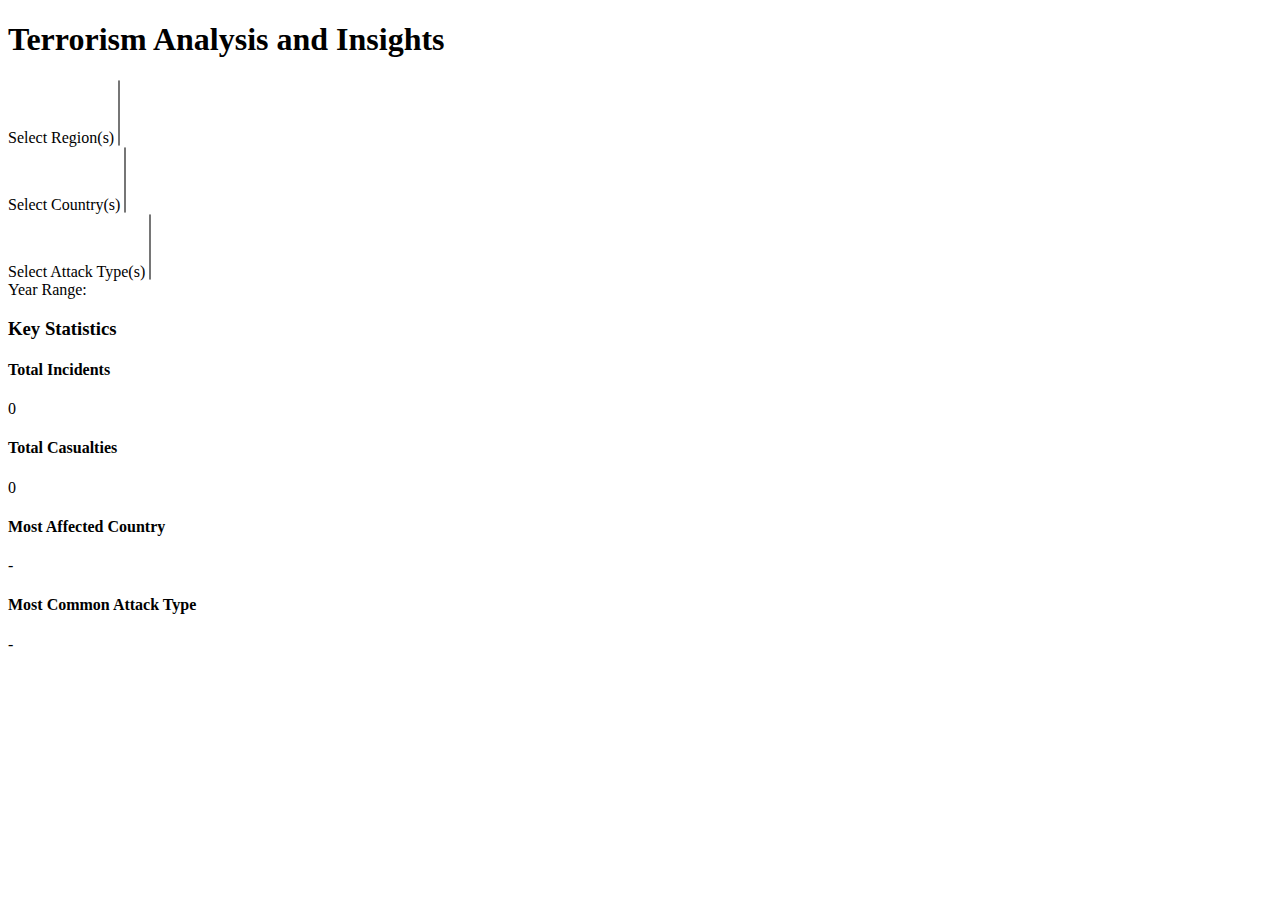
==== index.html @ 46893732 "Add files via upload" ====
<!DOCTYPE html>
<html lang="en">
<head>
    <meta charset="UTF-8">
    <meta name="viewport" content="width=device-width, initial-scale=1.0">
    <title>Terrorism Analysis and Insights</title>
    <!-- Plotly.js -->
    <script src="https://cdn.plot.ly/plotly-latest.min.js"></script>
    <!-- Mapbox GL JS -->
    <script src='https://api.mapbox.com/mapbox-gl-js/v2.9.1/mapbox-gl.js'></script>
    <link href='https://api.mapbox.com/mapbox-gl-js/v2.9.1/mapbox-gl.css' rel='stylesheet' />
    <!-- Custom CSS -->
    <link rel="stylesheet" href="styles.css">
</head>
<body>
    <div class="container">
        <h1>Terrorism Analysis and Insights</h1>
        
        <div class="filters-section">
            <div class="filter-group">
                <label for="region-select">Select Region(s)</label>
                <select id="region-select" multiple>
                    <!-- Populated by JavaScript -->
                </select>
            </div>
            
            <div class="filter-group">
                <label for="country-select">Select Country(s)</label>
                <select id="country-select" multiple>
                    <!-- Populated by JavaScript -->
                </select>
            </div>
            
            <div class="filter-group">
                <label for="attack-type-select">Select Attack Type(s)</label>
                <select id="attack-type-select" multiple>
                    <!-- Populated by JavaScript -->
                </select>
            </div>
        </div>

        <div class="year-filter">
            <label for="year-range">Year Range:</label>
            <div id="year-slider"></div>
            <span id="year-range-display"></span>
        </div>

        <div id="loading-spinner" class="loader" style="display: none;"></div>
        
        <div id="map-container"></div>
        
        <div class="statistics-container">
            <h3>Key Statistics</h3>
            <div class="stats-grid">
                <div class="stat-box">
                    <h4>Total Incidents</h4>
                    <p id="total-incidents">0</p>
                </div>
                <div class="stat-box">
                    <h4>Total Casualties</h4>
                    <p id="total-casualties">0</p>
                </div>
                <div class="stat-box">
                    <h4>Most Affected Country</h4>
                    <p id="most-affected-country">-</p>
                </div>
                <div class="stat-box">
                    <h4>Most Common Attack Type</h4>
                    <p id="most-common-attack">-</p>
                </div>
            </div>
        </div>
    </div>

    <!-- Custom JavaScript -->
    <script src="config.js"></script>
    <script src="data.js"></script>
    <script src="app.js"></script>
</body>
</html>
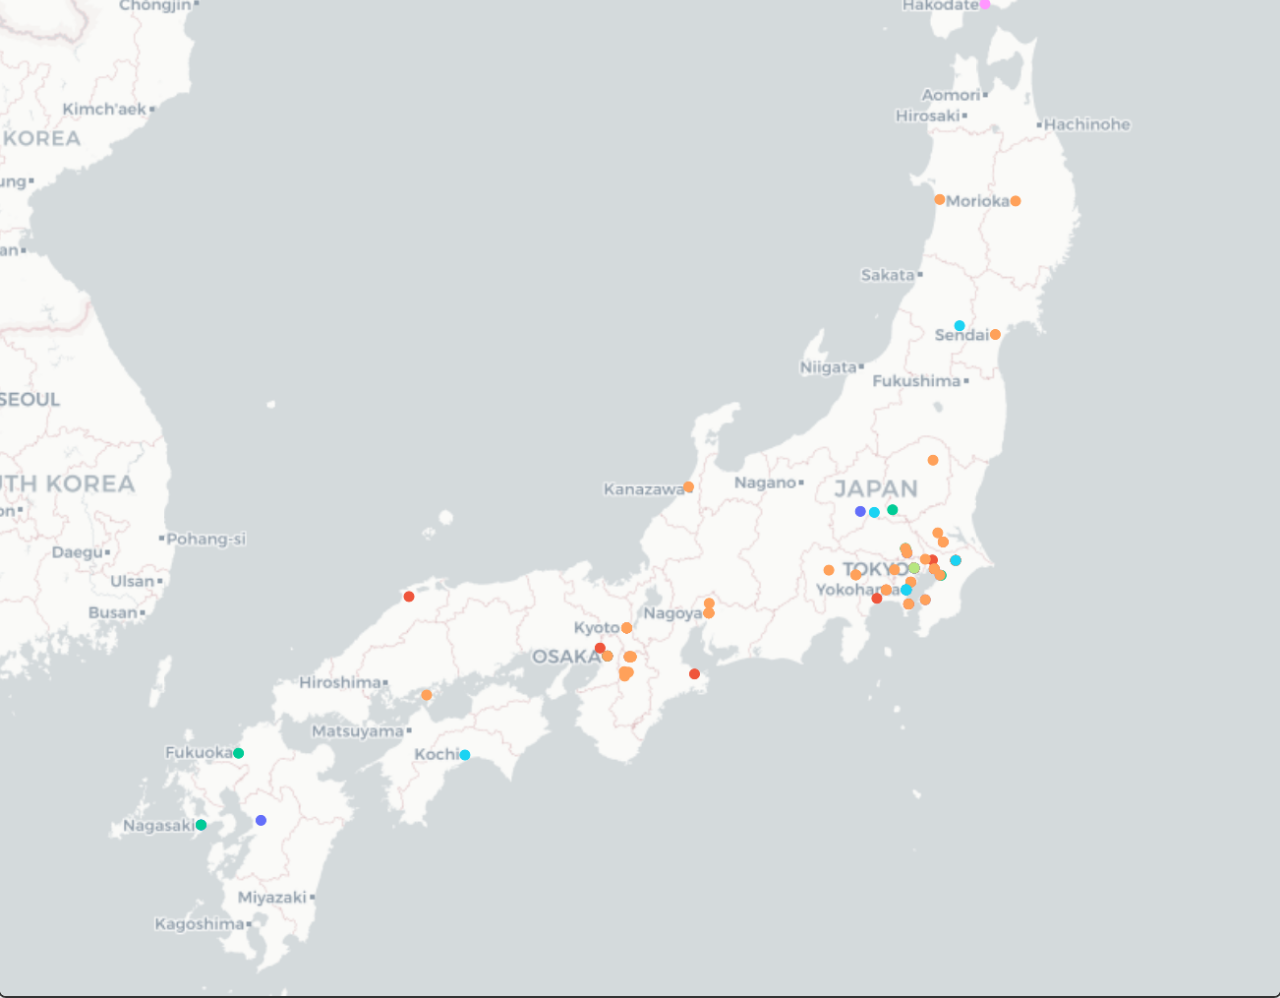
==== commit f58bcf03: "Merge branch 'gana36:main' into main" ====
--- a/index.html
+++ b/index.html
@@ -1,80 +1,28 @@
-<!DOCTYPE html>
-<html lang="en">
-<head>
-    <meta charset="UTF-8">
-    <meta name="viewport" content="width=device-width, initial-scale=1.0">
-    <title>Terrorism Analysis and Insights</title>
-    <!-- Plotly.js -->
-    <script src="https://cdn.plot.ly/plotly-latest.min.js"></script>
-    <!-- Mapbox GL JS -->
-    <script src='https://api.mapbox.com/mapbox-gl-js/v2.9.1/mapbox-gl.js'></script>
-    <link href='https://api.mapbox.com/mapbox-gl-js/v2.9.1/mapbox-gl.css' rel='stylesheet' />
-    <!-- Custom CSS -->
-    <link rel="stylesheet" href="styles.css">
-</head>
-<body>
-    <div class="container">
-        <h1>Terrorism Analysis and Insights</h1>
-        
-        <div class="filters-section">
-            <div class="filter-group">
-                <label for="region-select">Select Region(s)</label>
-                <select id="region-select" multiple>
-                    <!-- Populated by JavaScript -->
-                </select>
-            </div>
-            
-            <div class="filter-group">
-                <label for="country-select">Select Country(s)</label>
-                <select id="country-select" multiple>
-                    <!-- Populated by JavaScript -->
-                </select>
-            </div>
-            
-            <div class="filter-group">
-                <label for="attack-type-select">Select Attack Type(s)</label>
-                <select id="attack-type-select" multiple>
-                    <!-- Populated by JavaScript -->
-                </select>
-            </div>
-        </div>
-
-        <div class="year-filter">
-            <label for="year-range">Year Range:</label>
-            <div id="year-slider"></div>
-            <span id="year-range-display"></span>
-        </div>
-
-        <div id="loading-spinner" class="loader" style="display: none;"></div>
-        
-        <div id="map-container"></div>
-        
-        <div class="statistics-container">
-            <h3>Key Statistics</h3>
-            <div class="stats-grid">
-                <div class="stat-box">
-                    <h4>Total Incidents</h4>
-                    <p id="total-incidents">0</p>
-                </div>
-                <div class="stat-box">
-                    <h4>Total Casualties</h4>
-                    <p id="total-casualties">0</p>
-                </div>
-                <div class="stat-box">
-                    <h4>Most Affected Country</h4>
-                    <p id="most-affected-country">-</p>
-                </div>
-                <div class="stat-box">
-                    <h4>Most Common Attack Type</h4>
-                    <p id="most-common-attack">-</p>
-                </div>
-            </div>
-        </div>
-    </div>
-
-    <!-- Custom JavaScript -->
-    <script src="config.js"></script>
-    <script src="data.js"></script>
-    <script src="app.js"></script>
-</body>
-</html>+<!DOCTYPE html>
+<html lang="en">
+<head>
+    <meta charset="UTF-8">
+    <meta name="viewport" content="width=device-width, initial-scale=1.0">
+    <title>Image Display</title>
+    <style>
+        body {
+            display: flex;
+            justify-content: center;
+            align-items: center;
+            height: 100vh;
+            margin: 0;
+            font-family: Arial, sans-serif;
+        }
+        img {
+            max-width: 100%;
+            height: auto;
+            border: 2px solid #333;
+            border-radius: 8px;
+            box-shadow: 0 4px 8px rgba(0, 0, 0, 0.2);
+        }
+    </style>
+</head>
+<body>
+    <img src="IMG_4015.png" alt="Description of the image">
+</body>
+</html>
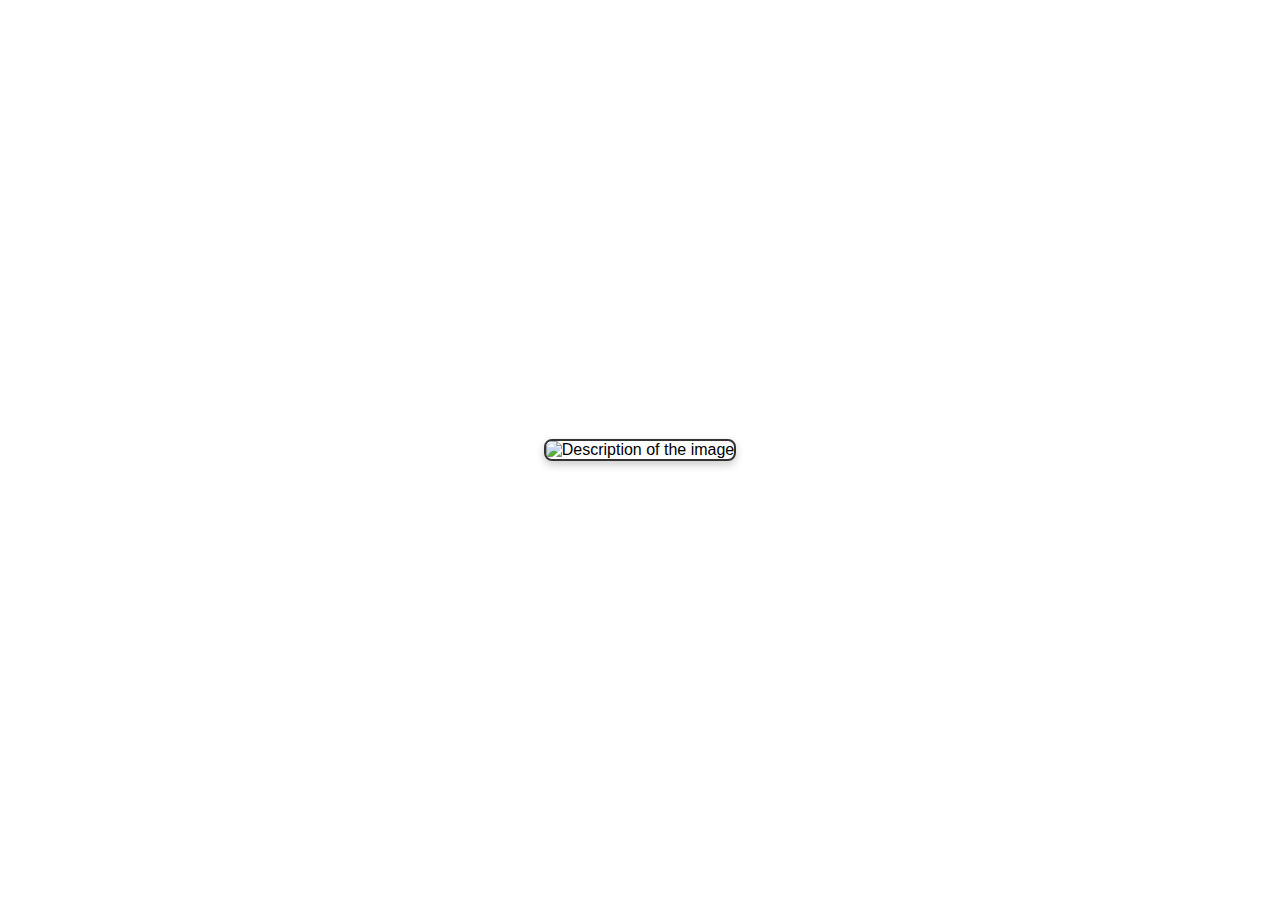
==== commit 73fa8312: "Update index.html" ====
--- a/index.html
+++ b/index.html
@@ -23,6 +23,6 @@
     </style>
 </head>
 <body>
-    <img src="IMG_4015.png" alt="Description of the image">
+    <img src="https://valorantdataset.s3.us-east-1.amazonaws.com/fb.jpg" alt="Description of the image">
 </body>
 </html>
